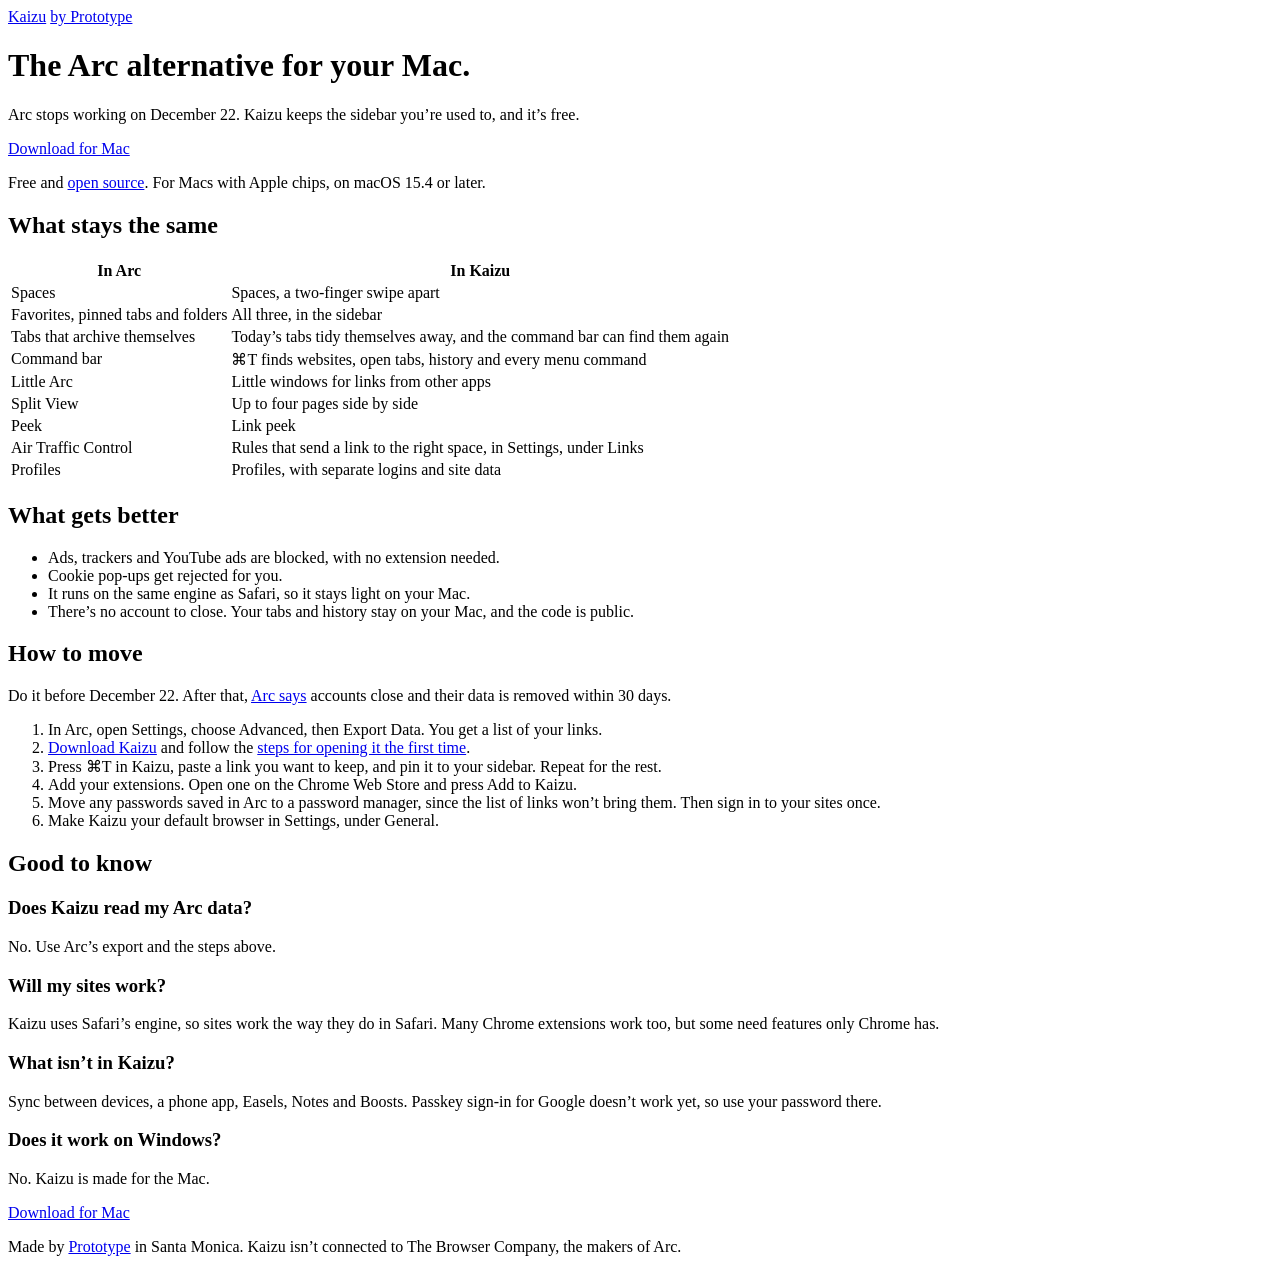
==== site/arc-alternative/index.html @ 356e91ef "docs: add a page for people moving from Arc Show how Arc's features map to Kaizu and how to move wit" ====
<!doctype html>
<html lang="en">
<head>
<meta charset="utf-8">
<meta name="viewport" content="width=device-width, initial-scale=1">
<title>Arc alternative for Mac: move to Kaizu before December 22</title>
<meta name="description" content="Arc stops working on December 22. Kaizu is a free Arc alternative for the Mac, with spaces, pinned tabs, a command bar and ads blocked. Here’s how to move.">
<link rel="canonical" href="https://kaizu.joinprototype.com/arc-alternative/">
<link rel="icon" type="image/png" href="/favicon.png">
<link rel="apple-touch-icon" href="/apple-touch-icon.png">
<meta name="theme-color" content="#F5F0E4">
<meta property="og:type" content="website">
<meta property="og:site_name" content="Kaizu">
<meta property="og:url" content="https://kaizu.joinprototype.com/arc-alternative/">
<meta property="og:title" content="Arc alternative for Mac: move to Kaizu before December 22">
<meta property="og:description" content="Spaces, pinned tabs and a command bar, with ads blocked. Free to download.">
<meta property="og:image" content="https://kaizu.joinprototype.com/og.png">
<meta property="og:image:width" content="1200">
<meta property="og:image:height" content="630">
<meta property="og:image:alt" content="Kaizu, a compass rose on a web of rhumb lines">
<meta name="twitter:card" content="summary_large_image">
<link rel="preload" href="/fonts/fell-italic.woff2" as="font" type="font/woff2" crossorigin>
<link rel="stylesheet" href="/styles.css">
<script type="application/ld+json">
{
  "@context": "https://schema.org",
  "@type": "BreadcrumbList",
  "itemListElement": [
    { "@type": "ListItem", "position": 1, "name": "Kaizu", "item": "https://kaizu.joinprototype.com/" },
    { "@type": "ListItem", "position": 2, "name": "Arc alternative", "item": "https://kaizu.joinprototype.com/arc-alternative/" }
  ]
}
</script>
</head>
<body>

<header class="top">
  <a href="/">Kaizu</a>
  <a href="https://joinprototype.com/">by Prototype</a>
</header>

<main class="guide">

<h1>The Arc alternative for your Mac.</h1>
<p class="lede">Arc stops working on December 22. Kaizu keeps the sidebar you’re used to, and it’s free.</p>
<a class="download" href="/download">Download for Mac</a>
<p class="fine">Free and <a href="https://github.com/joinprototype/kaizu">open source</a>. For Macs with Apple chips, on macOS 15.4 or later.</p>

<section>
  <h2>What stays the same</h2>
  <table class="map">
    <thead>
      <tr><th scope="col">In Arc</th><th scope="col">In Kaizu</th></tr>
    </thead>
    <tbody>
      <tr><td>Spaces</td><td>Spaces, a two-finger swipe apart</td></tr>
      <tr><td>Favorites, pinned tabs and folders</td><td>All three, in the sidebar</td></tr>
      <tr><td>Tabs that archive themselves</td><td>Today’s tabs tidy themselves away, and the command bar can find them again</td></tr>
      <tr><td>Command bar</td><td>⌘T finds websites, open tabs, history and every menu command</td></tr>
      <tr><td>Little Arc</td><td>Little windows for links from other apps</td></tr>
      <tr><td>Split View</td><td>Up to four pages side by side</td></tr>
      <tr><td>Peek</td><td>Link peek</td></tr>
      <tr><td>Air Traffic Control</td><td>Rules that send a link to the right space, in Settings, under Links</td></tr>
      <tr><td>Profiles</td><td>Profiles, with separate logins and site data</td></tr>
    </tbody>
  </table>
</section>

<section>
  <h2>What gets better</h2>
  <ul class="plus">
    <li>Ads, trackers and YouTube ads are blocked, with no extension needed.</li>
    <li>Cookie pop-ups get rejected for you.</li>
    <li>It runs on the same engine as Safari, so it stays light on your Mac.</li>
    <li>There’s no account to close. Your tabs and history stay on your Mac, and the code is public.</li>
  </ul>
</section>

<section class="open">
  <h2>How to move</h2>
  <p>Do it before December 22. After that, <a href="https://arc.net/">Arc says</a> accounts close and their data is removed within 30 days.</p>
  <ol>
    <li>In Arc, open Settings, choose Advanced, then Export Data. You get a list of your links.</li>
    <li><a href="/download">Download Kaizu</a> and follow the <a href="/#open">steps for opening it the first time</a>.</li>
    <li>Press ⌘T in Kaizu, paste a link you want to keep, and pin it to your sidebar. Repeat for the rest.</li>
    <li>Add your extensions. Open one on the Chrome Web Store and press Add to Kaizu.</li>
    <li>Move any passwords saved in Arc to a password manager, since the list of links won’t bring them. Then sign in to your sites once.</li>
    <li>Make Kaizu your default browser in Settings, under General.</li>
  </ol>
</section>

<section class="answers">
  <h2>Good to know</h2>
  <h3>Does Kaizu read my Arc data?</h3>
  <p>No. Use Arc’s export and the steps above.</p>
  <h3>Will my sites work?</h3>
  <p>Kaizu uses Safari’s engine, so sites work the way they do in Safari. Many Chrome extensions work too, but some need features only Chrome has.</p>
  <h3>What isn’t in Kaizu?</h3>
  <p>Sync between devices, a phone app, Easels, Notes and Boosts. Passkey sign-in for Google doesn’t work yet, so use your password there.</p>
  <h3>Does it work on Windows?</h3>
  <p>No. Kaizu is made for the Mac.</p>
</section>

</main>

<footer>
  <a class="download" href="/download">Download for Mac</a>
  <p>Made by <a href="https://joinprototype.com/">Prototype</a> in Santa Monica. Kaizu isn’t connected to The Browser Company, the makers of Arc.</p>
</footer>

</body>
</html>
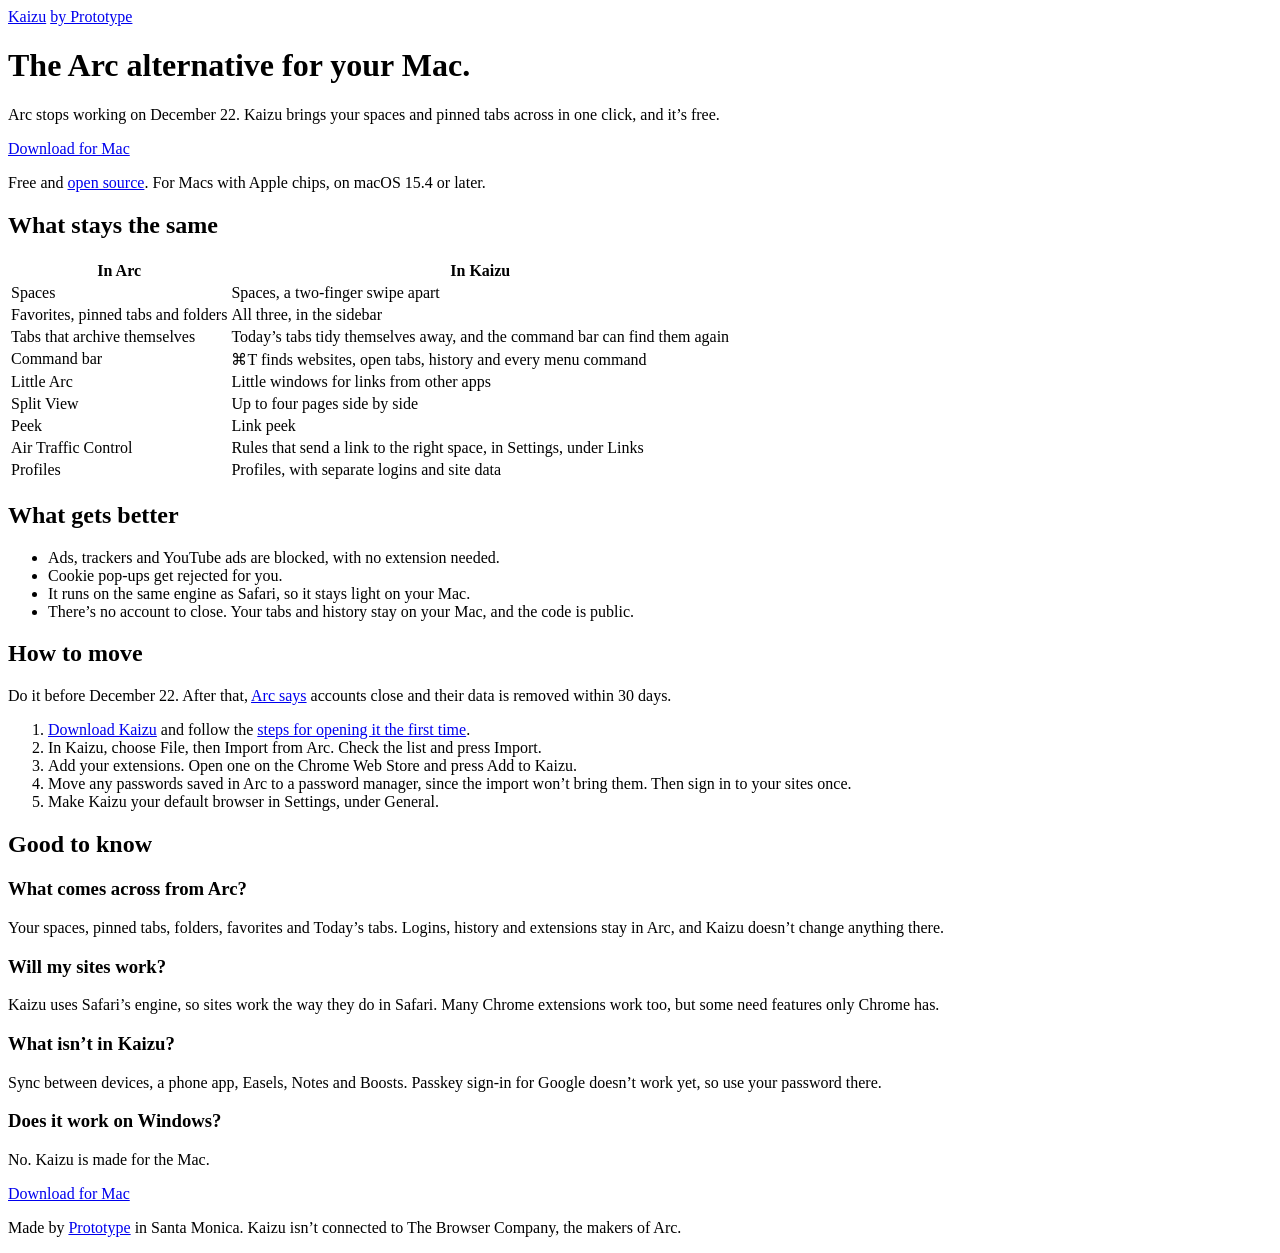
==== commit e47c4985: "chore: release 0.1.3 Co-Authored-By: Claude Opus 5.5 <noreply@anthropic.com>" ====
--- a/site/arc-alternative/index.html
+++ b/site/arc-alternative/index.html
@@ -13,7 +13,7 @@
 <meta property="og:site_name" content="Kaizu">
 <meta property="og:url" content="https://kaizu.joinprototype.com/arc-alternative/">
 <meta property="og:title" content="Arc alternative for Mac: move to Kaizu before December 22">
-<meta property="og:description" content="Spaces, pinned tabs and a command bar, with ads blocked. Free to download.">
+<meta property="og:description" content="Bring your spaces and pinned tabs across in one click. Ads blocked, free to download.">
 <meta property="og:image" content="https://kaizu.joinprototype.com/og.png">
 <meta property="og:image:width" content="1200">
 <meta property="og:image:height" content="630">
@@ -42,7 +42,7 @@
 <main class="guide">
 
 <h1>The Arc alternative for your Mac.</h1>
-<p class="lede">Arc stops working on December 22. Kaizu keeps the sidebar you’re used to, and it’s free.</p>
+<p class="lede">Arc stops working on December 22. Kaizu brings your spaces and pinned tabs across in one click, and it’s free.</p>
 <a class="download" href="/download">Download for Mac</a>
 <p class="fine">Free and <a href="https://github.com/joinprototype/kaizu">open source</a>. For Macs with Apple chips, on macOS 15.4 or later.</p>
 
@@ -80,19 +80,18 @@
   <h2>How to move</h2>
   <p>Do it before December 22. After that, <a href="https://arc.net/">Arc says</a> accounts close and their data is removed within 30 days.</p>
   <ol>
-    <li>In Arc, open Settings, choose Advanced, then Export Data. You get a list of your links.</li>
     <li><a href="/download">Download Kaizu</a> and follow the <a href="/#open">steps for opening it the first time</a>.</li>
-    <li>Press ⌘T in Kaizu, paste a link you want to keep, and pin it to your sidebar. Repeat for the rest.</li>
+    <li>In Kaizu, choose File, then Import from Arc. Check the list and press Import.</li>
     <li>Add your extensions. Open one on the Chrome Web Store and press Add to Kaizu.</li>
-    <li>Move any passwords saved in Arc to a password manager, since the list of links won’t bring them. Then sign in to your sites once.</li>
+    <li>Move any passwords saved in Arc to a password manager, since the import won’t bring them. Then sign in to your sites once.</li>
     <li>Make Kaizu your default browser in Settings, under General.</li>
   </ol>
 </section>
 
 <section class="answers">
   <h2>Good to know</h2>
-  <h3>Does Kaizu read my Arc data?</h3>
-  <p>No. Use Arc’s export and the steps above.</p>
+  <h3>What comes across from Arc?</h3>
+  <p>Your spaces, pinned tabs, folders, favorites and Today’s tabs. Logins, history and extensions stay in Arc, and Kaizu doesn’t change anything there.</p>
   <h3>Will my sites work?</h3>
   <p>Kaizu uses Safari’s engine, so sites work the way they do in Safari. Many Chrome extensions work too, but some need features only Chrome has.</p>
   <h3>What isn’t in Kaizu?</h3>
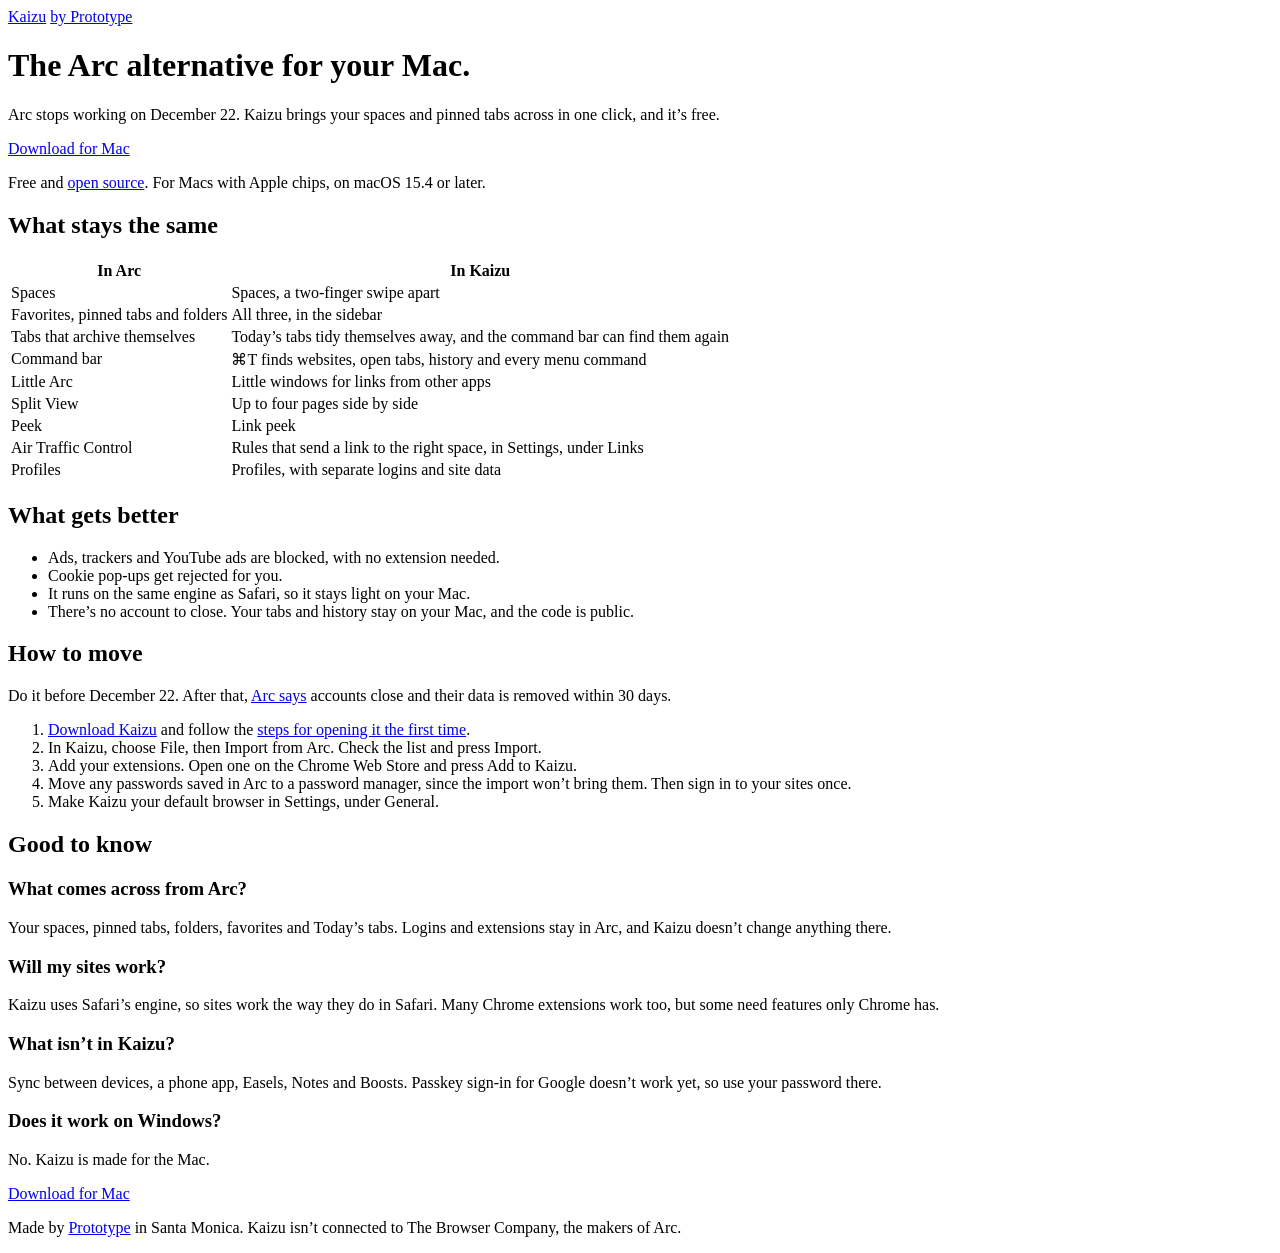
==== commit c72e042b: "chore: release 0.2.0 The Arc page no longer says history stays behind, since this version imports it" ====
--- a/site/arc-alternative/index.html
+++ b/site/arc-alternative/index.html
@@ -91,7 +91,7 @@
 <section class="answers">
   <h2>Good to know</h2>
   <h3>What comes across from Arc?</h3>
-  <p>Your spaces, pinned tabs, folders, favorites and Today’s tabs. Logins, history and extensions stay in Arc, and Kaizu doesn’t change anything there.</p>
+  <p>Your spaces, pinned tabs, folders, favorites and Today’s tabs. Logins and extensions stay in Arc, and Kaizu doesn’t change anything there.</p>
   <h3>Will my sites work?</h3>
   <p>Kaizu uses Safari’s engine, so sites work the way they do in Safari. Many Chrome extensions work too, but some need features only Chrome has.</p>
   <h3>What isn’t in Kaizu?</h3>
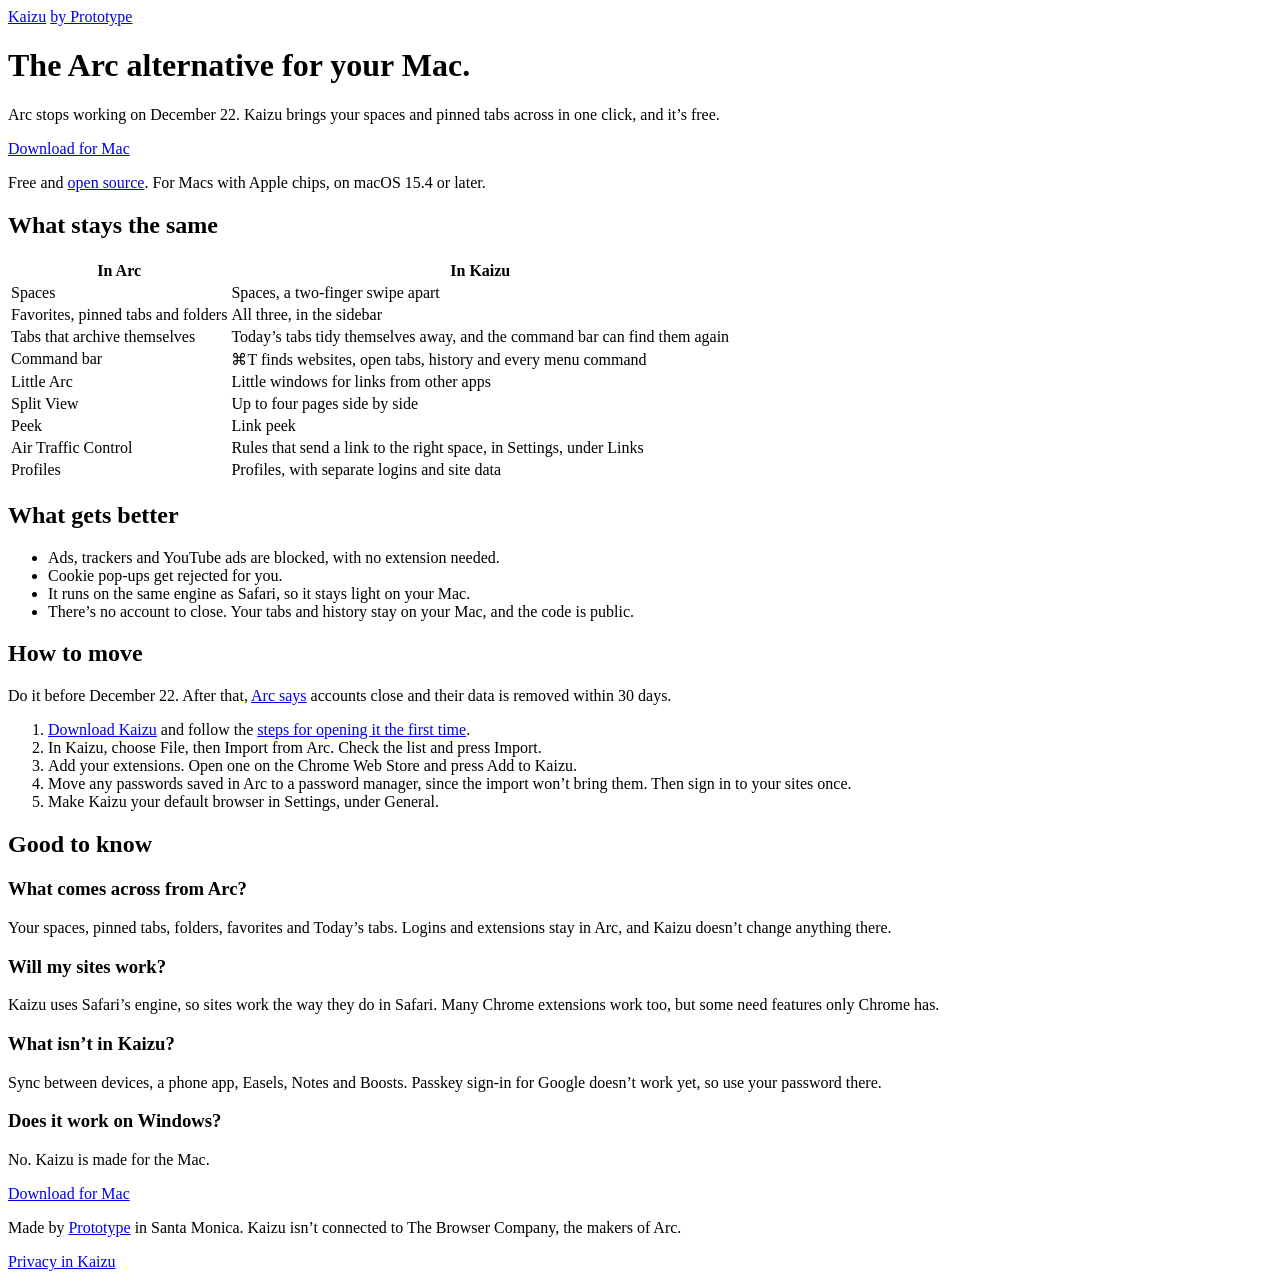
==== commit 5c5d3ae4: "docs: explain what Kaizu stores and sends" ====
--- a/site/arc-alternative/index.html
+++ b/site/arc-alternative/index.html
@@ -105,6 +105,7 @@
 <footer>
   <a class="download" href="/download">Download for Mac</a>
   <p>Made by <a href="https://joinprototype.com/">Prototype</a> in Santa Monica. Kaizu isn’t connected to The Browser Company, the makers of Arc.</p>
+  <p><a href="/privacy/">Privacy in Kaizu</a></p>
 </footer>
 
 </body>
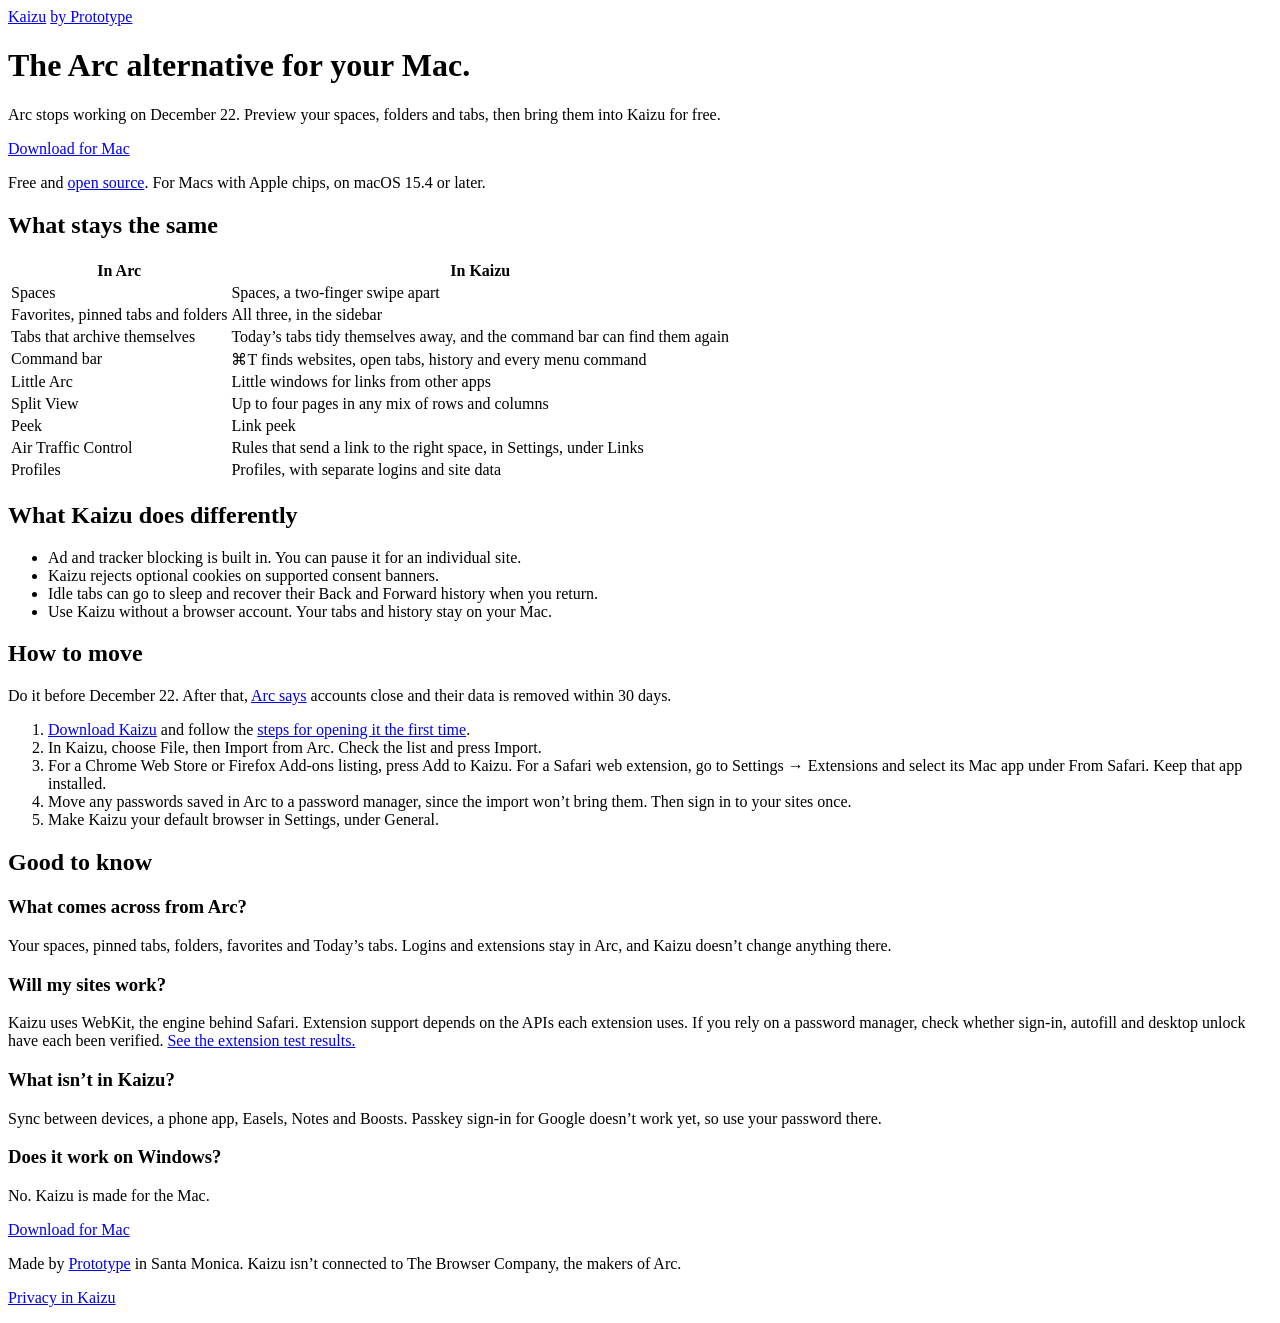
==== commit 00425e7a: "Clarify Arc switching workflows and extension compatibility" ====
--- a/site/arc-alternative/index.html
+++ b/site/arc-alternative/index.html
@@ -13,7 +13,7 @@
 <meta property="og:site_name" content="Kaizu">
 <meta property="og:url" content="https://kaizu.joinprototype.com/arc-alternative/">
 <meta property="og:title" content="Arc alternative for Mac: move to Kaizu before December 22">
-<meta property="og:description" content="Bring your spaces and pinned tabs across in one click. Ads blocked, free to download.">
+<meta property="og:description" content="Preview your Arc spaces and pinned tabs before you import. Kaizu runs on your Mac without a browser account.">
 <meta property="og:image" content="https://kaizu.joinprototype.com/og.png">
 <meta property="og:image:width" content="1200">
 <meta property="og:image:height" content="630">
@@ -42,7 +42,7 @@
 <main class="guide">
 
 <h1>The Arc alternative for your Mac.</h1>
-<p class="lede">Arc stops working on December 22. Kaizu brings your spaces and pinned tabs across in one click, and it’s free.</p>
+<p class="lede">Arc stops working on December 22. Preview your spaces, folders and tabs, then bring them into Kaizu for free.</p>
 <a class="download" href="/download">Download for Mac</a>
 <p class="fine">Free and <a href="https://github.com/joinprototype/kaizu">open source</a>. For Macs with Apple chips, on macOS 15.4 or later.</p>
 
@@ -58,7 +58,7 @@
       <tr><td>Tabs that archive themselves</td><td>Today’s tabs tidy themselves away, and the command bar can find them again</td></tr>
       <tr><td>Command bar</td><td>⌘T finds websites, open tabs, history and every menu command</td></tr>
       <tr><td>Little Arc</td><td>Little windows for links from other apps</td></tr>
-      <tr><td>Split View</td><td>Up to four pages side by side</td></tr>
+      <tr><td>Split View</td><td>Up to four pages in any mix of rows and columns</td></tr>
       <tr><td>Peek</td><td>Link peek</td></tr>
       <tr><td>Air Traffic Control</td><td>Rules that send a link to the right space, in Settings, under Links</td></tr>
       <tr><td>Profiles</td><td>Profiles, with separate logins and site data</td></tr>
@@ -67,12 +67,12 @@
 </section>
 
 <section>
-  <h2>What gets better</h2>
+  <h2>What Kaizu does differently</h2>
   <ul class="plus">
-    <li>Ads, trackers and YouTube ads are blocked, with no extension needed.</li>
-    <li>Cookie pop-ups get rejected for you.</li>
-    <li>It runs on the same engine as Safari, so it stays light on your Mac.</li>
-    <li>There’s no account to close. Your tabs and history stay on your Mac, and the code is public.</li>
+    <li>Ad and tracker blocking is built in. You can pause it for an individual site.</li>
+    <li>Kaizu rejects optional cookies on supported consent banners.</li>
+    <li>Idle tabs can go to sleep and recover their Back and Forward history when you return.</li>
+    <li>Use Kaizu without a browser account. Your tabs and history stay on your Mac.</li>
   </ul>
 </section>
 
@@ -82,7 +82,7 @@
   <ol>
     <li><a href="/download">Download Kaizu</a> and follow the <a href="/#open">steps for opening it the first time</a>.</li>
     <li>In Kaizu, choose File, then Import from Arc. Check the list and press Import.</li>
-    <li>Add your extensions. Open one on the Chrome Web Store and press Add to Kaizu.</li>
+    <li>For a Chrome Web Store or Firefox Add-ons listing, press Add to Kaizu. For a Safari web extension, go to Settings → Extensions and select its Mac app under From Safari. Keep that app installed.</li>
     <li>Move any passwords saved in Arc to a password manager, since the import won’t bring them. Then sign in to your sites once.</li>
     <li>Make Kaizu your default browser in Settings, under General.</li>
   </ol>
@@ -93,7 +93,7 @@
   <h3>What comes across from Arc?</h3>
   <p>Your spaces, pinned tabs, folders, favorites and Today’s tabs. Logins and extensions stay in Arc, and Kaizu doesn’t change anything there.</p>
   <h3>Will my sites work?</h3>
-  <p>Kaizu uses Safari’s engine, so sites work the way they do in Safari. Many Chrome extensions work too, but some need features only Chrome has.</p>
+  <p>Kaizu uses WebKit, the engine behind Safari. Extension support depends on the APIs each extension uses. If you rely on a password manager, check whether sign-in, autofill and desktop unlock have each been verified. <a href="https://github.com/joinprototype/kaizu/blob/master/docs/ROADMAP.md#extension-compatibility">See the extension test results.</a></p>
   <h3>What isn’t in Kaizu?</h3>
   <p>Sync between devices, a phone app, Easels, Notes and Boosts. Passkey sign-in for Google doesn’t work yet, so use your password there.</p>
   <h3>Does it work on Windows?</h3>
